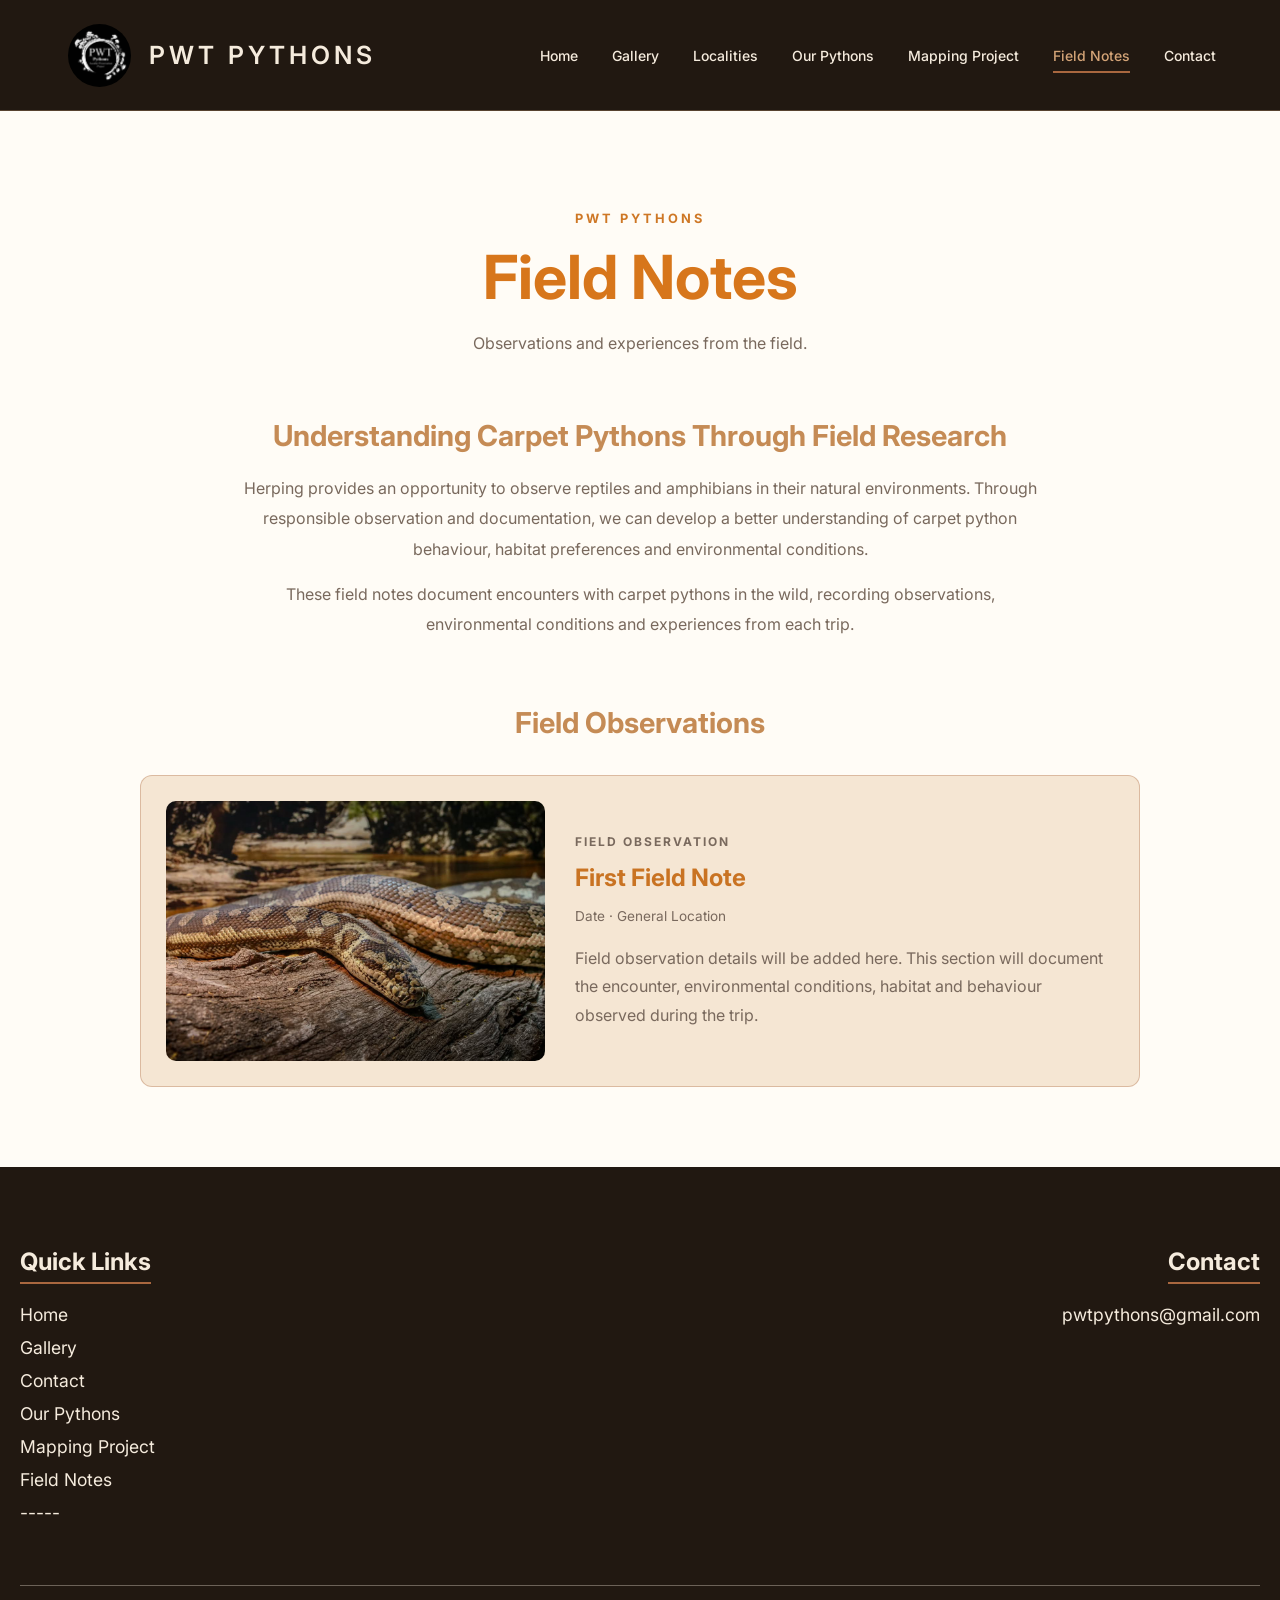
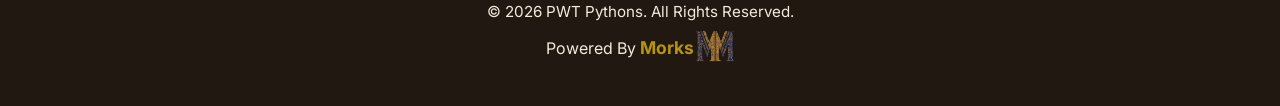
==== field-notes/field-notes.html @ 64313f63 "Removed video section added more projects" ====
<!DOCTYPE html>
<html lang="en">
<head>
    <meta charset="UTF-8">
    <meta name="viewport" content="width=device-width, initial-scale=1.0">

    <title>Field Notes | PWT Pythons</title>

    <link rel="stylesheet" href="../stylesheet.css">
    <link rel="stylesheet" href="field-notes.css">
</head>

<body>

            <!-- LOADING SCREEN -->
            <div id="loader-overlay" aria-label="Loading page">
                <div class="loader-content">
                    <div class="loader-spinner" aria-hidden="true">
                        <span class="dot"></span>
                        <span class="dot"></span>
                        <span class="dot"></span>
                        <span class="dot"></span>
                        <span class="dot"></span>
                        <span class="dot"></span>
                    </div>
                </div>
            </div>

    <!-- NAVBAR -->
    <nav class="navbar" aria-label="Main navigation">

        <a href="../index.html#home" class="brand"
           aria-label="PWT Pythons home">
    
          <div class="brand-logo">
            <img src="../main-imgs/logo.png"
                 alt="PWT Pythons logo">
          </div>
    
          <div class="brand-text">
            <div class="brand-name">PWT PYTHONS</div>
          </div>
    
        </a>
    
        <ul class="nav-links" id="navLinks">
          <li><a href="../index.html#home">Home</a></li>
          <li><a href="../index.html#gallery">Gallery</a></li>
          <li><a href="../localities/localities.html">Localities</a></li>
          <li><a href="../products/products.html">Our Pythons</a></li>
          <li><a href="../mapping/mapping.html">Mapping Project</a></li>
          <li><a class="active" href="field-notes.html">Field Notes</a></li>
          <li><a href="../index.html#contact">Contact</a></li>
        </ul>
    
        <button class="menu-btn" id="menuBtn"
        aria-label="Open navigation menu"
        aria-expanded="false"
        aria-controls="navLinks">
    <svg viewBox="0 0 24 24" fill="none"
       stroke="currentColor" stroke-width="2"
       stroke-linecap="round">
    <path d="M4 7H20M4 12H20M4 17H20"/>
    </svg>
    </button>
    
      </nav>

    <main>

        <!-- PAGE HEADING -->
        <section class="field-notes-hero">
            <p class="portfolio-label">PWT PYTHONS</p>
            <h1>Field Notes</h1>
            <p>Observations and experiences from the field.</p>
        </section>

        <!-- INTRODUCTION -->
        <section class="field-notes-intro">

            <h2>Understanding Carpet Pythons Through Field Research</h2>

            <p>
                Herping provides an opportunity to observe reptiles and
                amphibians in their natural environments. Through
                responsible observation and documentation, we can develop
                a better understanding of carpet python behaviour,
                habitat preferences and environmental conditions.
            </p>

            <p>
                These field notes document encounters with carpet pythons
                in the wild, recording observations, environmental
                conditions and experiences from each trip.
            </p>

        </section>

        <!-- FIELD OBSERVATIONS -->
        <section class="field-notes-section">

            <h2>Field Observations</h2>

            <div class="field-note-card">

                <img
                    src="../main-imgs/python.png"
                    alt="Carpet python field observation"
                >

                <div class="field-note-description">

                    <p class="field-note-label">FIELD OBSERVATION</p>

                    <h3>First Field Note</h3>

                    <p class="field-note-meta">
                        Date · General Location
                    </p>

                    <p>
                        Field observation details will be added here.
                        This section will document the encounter,
                        environmental conditions, habitat and behaviour
                        observed during the trip.
                    </p>

                </div>

            </div>

        </section>

    </main>

    <!-- FOOTER -->
<!-- Footer -->
<footer class="footer-section">

    <!-- Quick Links -->
    <div class="footer-links">
      <h3>Quick Links</h3>
      <a href="../index.html">Home</a>
      <a href="../index.html#gallery">Gallery</a>
      <a href="../index.html#contact">Contact</a>
      <a href="../products/products.html">Our Pythons</a>
      <a href="../mapping/mapping.html">Mapping Project</a>
      <a href="field-notes.html">Field Notes</a>
      <a href="../index.html">-----</a>
    </div>

        <!-- Contact Info -->
<div class="footer-contact">
  <h3>Contact</h3>
  <p><a href="mailto:pwtpythons@gmail.com">pwtpythons@gmail.com</a></p>
</div>



<div class="footer-bottom">

  <p class="rights">
    © 2026 PWT Pythons. All Rights Reserved.
  </p>

  <div class="morks-wrapper">
    <p class="footer-Morks">
      Powered By <span class="morks-name">Morks</span>
    </p>

    <img
      class="Morkslogo"
      src="../main-imgs/morks-logo.png"
      alt="Morks"
      loading="lazy"
    >
  </div>

</div>

</footer>

    <script src="field-notes.js"></script>

</body>
</html>
---- stylesheet.css ----
@import url('https://fonts.googleapis.com/css2?family=Inter:wght@400;500;600;700&display=swap');


/* Smooth scrolling for the whole website */
html {
  scroll-behavior: smooth;
  scroll-padding-top: 90px;
}


/* ================= LOADING SCREEN ================= */

#loader-overlay {
  position: fixed;
  inset: 0;
  background: #211811;
  display: flex;
  align-items: center;
  justify-content: center;
  z-index: 9999;
  transition: opacity 0.5s ease, visibility 0.5s ease;
  padding: 20px;        /* safe zone on small screens */
  box-sizing: border-box;
}

#loader-overlay.hidden {
  opacity: 0;
  visibility: hidden;
}

.loader-spinner {
  --uib-size: 60px;
  --uib-color: rgb(194, 123, 0);
  --uib-speed: 1.5s;
  --dot-size: calc(var(--uib-size) * 0.17);
  position: relative;
  display: flex;
  align-items: center;
  justify-content: flex-start;
  height: var(--uib-size);
  width: var(--uib-size);
  animation: smoothRotate calc(var(--uib-speed) * 1.8) linear infinite;
  background: transparent !important;
}

.dot {
  position: absolute;
  top: 0;
  left: 0;
  display: flex;
  align-items: flex-start;
  justify-content: center;
  height: 100%;
  width: 100%;
  animation: rotate var(--uib-speed) ease-in-out infinite;
}

.dot::before {
  content: '';
  height: var(--dot-size);
  width: var(--dot-size);
  border-radius: 50%;
  background-color: var(--uib-color);
  transition: background-color 0.3s ease;
}

.dot:nth-child(2),
.dot:nth-child(2)::before {
  animation-delay: calc(var(--uib-speed) * -0.835 * 0.5);
}

.dot:nth-child(3),
.dot:nth-child(3)::before {
  animation-delay: calc(var(--uib-speed) * -0.668 * 0.5);
}

.dot:nth-child(4),
.dot:nth-child(4)::before {
  animation-delay: calc(var(--uib-speed) * -0.501 * 0.5);
}

.dot:nth-child(5),
.dot:nth-child(5)::before {
  animation-delay: calc(var(--uib-speed) * -0.334 * 0.5);
}

.dot:nth-child(6),
.dot:nth-child(6)::before {
  animation-delay: calc(var(--uib-speed) * -0.167 * 0.5);
}

@keyframes rotate {
  0% { transform: rotate(0deg); }
  65%, 100% { transform: rotate(360deg); }
}

@keyframes smoothRotate {
  0% { transform: rotate(0deg); }
  100% { transform: rotate(360deg); }
}

/* ================= END OF LOADING SCREEN ================= */




:root {
  /* Python-inspired bronze and copper palette */
  --bronze: #211811;
  --bronze-light: #493124;
  --copper: #A9673F;
  --copper-light: #D4A477;
  --copper-muted: #BFA087;
  --copper-ivory: #F5EBDD;

  /* Retained for other website sections */
  --forest: #0B3026;
  --forest-light: #164535;
  --sage: #C7D9B4;
  --ivory: #F5F3E8;
  --muted: #B8CBAF;
}

* {
  margin: 0;
  padding: 0;
  box-sizing: border-box;
}

body {
  font-family: 'Inter', sans-serif;
  background: var(--copper-ivory);
}

/* =========================
   MAIN NAVIGATION
========================= */

.navbar {
  width: 100%;
  min-height: 104px;
  padding: 20px 5%;
  display: flex;
  align-items: center;
  justify-content: space-between;
  gap: 32px;

  background: var(--bronze);
  border-bottom: 1px solid rgba(212, 164, 119, 0.3);

  position: relative;
  z-index: 10;
}

/* =========================
   BRAND AND LOGO
========================= */

.brand {
  display: flex;
  align-items: center;
  gap: 15px;

  color: var(--copper-ivory);
  text-decoration: none;
  flex-shrink: 0;
}

.brand-logo {
  width: 70px;
  height: 70px;


  display: flex;
  align-items: center;
  justify-content: center;

  overflow: hidden;
  flex-shrink: 0;
  color: var(--copper-light);
}

.brand-logo img {
  width: 90%;
  height: 90%;

  object-fit: contain;
  display: block;
  border-radius: 50%;
}

.brand-logo svg {
  width: 39px;
  height: 39px;
}

.brand-name {
  font-size: 25px;
  font-weight: 600;
  letter-spacing: 4px;
}

.brand-tagline {
  margin-top: 7px;
  color: var(--copper-muted);
  font-size: 9px;
  letter-spacing: 2.5px;
  white-space: nowrap;
}

/* =========================
   DESKTOP NAVIGATION LINKS
========================= */

.nav-links {
  display: flex;
  align-items: center;
  gap: 34px;
  list-style: none;
}

.nav-links a {
  position: relative;
  padding: 12px 0;

  color: var(--copper-ivory);
  font-size: 14px;
  font-weight: 500;
  text-decoration: none;

  transition: color 0.25s ease;
}

/* Active and hover colours */
.nav-links a:hover,
.nav-links a.active {
  color: var(--copper-light);
}

/* Animated underline on desktop */
.nav-links a::after {
  content: "";
  position: absolute;
  bottom: 3px;
  left: 0;

  width: 0;
  height: 2px;
  background: var(--copper);

  transition: width 0.25s ease;
}

.nav-links a:hover::after,
.nav-links a.active::after {
  width: 100%;
}

/* =========================
   SEARCH BUTTON
========================= */

.search-btn {
  display: flex;
  align-items: center;
  justify-content: center;

  background: transparent;
  border: none;
  color: var(--copper-ivory);

  cursor: pointer;
  padding: 8px;

  transition: color 0.25s ease;
}

.search-btn svg {
  width: 22px;
  height: 22px;
}

.search-btn:hover {
  color: var(--copper-light);
}

/* =========================
   MOBILE MENU BUTTON
========================= */

.menu-btn {
  display: none;

  background: transparent;
  color: var(--copper-ivory);

  border: 1px solid rgba(212, 164, 119, 0.4);
  border-radius: 8px;

  padding: 9px;
  cursor: pointer;

  transition:
    background 0.25s ease,
    border-color 0.25s ease;
}

.menu-btn:hover {
  background: var(--bronze-light);
  border-color: var(--copper);
}

.menu-btn svg {
  width: 24px;
  height: 24px;
  display: block;
}

/* =========================
   TABLET LAYOUT
========================= */

@media (max-width: 1050px) {
  .navbar {
    padding: 18px 4%;
  }

  .brand-name {
    font-size: 21px;
    letter-spacing: 3px;
  }

  .nav-links {
    gap: 20px;
  }
}

/* =========================
   MOBILE LAYOUT
========================= */

@media (max-width: 760px) {
  .navbar {
    min-height: 86px;
    padding: 14px 5%;
  }

  .brand-logo {
    width: 48px;
    height: 48px;
  }

  .brand-logo svg {
    width: 31px;
    height: 31px;
  }

  .brand-name {
    font-size: 17px;
    letter-spacing: 2px;
  }

  .brand-tagline {
    font-size: 7px;
    letter-spacing: 1.2px;
  }

  /* Show hamburger button */
  .menu-btn {
    display: block;
  }

  /* Dropdown menu */
  .nav-links {
    display: flex;
    position: absolute;
    top: 100%;
    left: 0;

    width: 100%;
    padding: 0 5%;

    flex-direction: column;
    align-items: stretch;
    gap: 0;

    background: var(--bronze);
    border-top: 1px solid rgba(212, 164, 119, 0.2);
    z-index: 1000;

    /* Hidden state */
    visibility: hidden;
    opacity: 0;
    transform: translateY(-10px);
    pointer-events: none;

    /* Smooth dropdown animation */
    transition:
      opacity 0.3s ease,
      transform 0.3s ease,
      visibility 0.3s ease;
  }

  /* Dropdown open state */
  .nav-links.open {
    visibility: visible;
    opacity: 1;
    transform: translateY(0);
    pointer-events: auto;

    padding-top: 10px;
    padding-bottom: 10px;
  }

  /* Dropdown links without underlines */
  .nav-links a {
    display: block;
    padding: 14px 0;

    color: var(--copper-ivory);
    text-decoration: none;
    border-bottom: 1px solid rgba(212, 164, 119, 0.1);

    transition: color 0.2s ease;
  }

  /* Remove animated underlines on mobile */
  .nav-links a::after {
    display: none;
  }

  .nav-links li:last-child a {
    border-bottom: none;
  }

  .nav-links a:hover,
  .nav-links a.active {
    color: var(--copper-light);
  }

  /* Search alignment if included */
  .search-btn {
    justify-content: flex-start;
  }
}


/* =========================
   ACCESSIBILITY
========================= */

@media (prefers-reduced-motion: reduce) {
  *,
  *::before,
  *::after {
    transition-duration: 0.01ms !important;
    scroll-behavior: auto !important;
  }
}






/* =========================
   HOME HERO SECTION
========================= */

.home-section {
    position: relative;
    min-height: calc(100vh - 104px);
    padding: 80px 8%;
  
    display: flex;
    align-items: center;
  
    overflow: hidden;
    isolation: isolate;
  
    /* Full background image with dark bronze overlay */
    background-image:
      linear-gradient(
        90deg,
        rgba(30, 20, 14, 0.88) 0%,
        rgba(30, 20, 14, 0.68) 40%,
        rgba(30, 20, 14, 0.25) 100%
      ),
      url("main-imgs/python.png");
  
    background-size: cover;
    background-position: center;
    background-repeat: no-repeat;
  
    color: var(--copper-ivory);
  }
  
  /* Text content over the image */
  .home-content {
    position: relative;
    z-index: 1;
    max-width: 600px;
  }
  
  /* Small heading */
  .home-label {
    display: flex;
    align-items: center;
    gap: 12px;
    margin-bottom: 28px;
  
    color: var(--copper-light);
    font-size: 11px;
    font-weight: 600;
    letter-spacing: 3px;
  }
  
  .home-label::before {
    content: "";
    width: 32px;
    height: 1px;
    background: var(--copper);
  }
  
  /* Main heading */
  .home-content h1 {
    margin-bottom: 26px;
    color: var(--copper-ivory);
  
    font-size: clamp(42px, 5vw, 72px);
    line-height: 1.12;
    font-weight: 600;
    letter-spacing: -2.5px;
  }
  
  .home-content h1 span {
    color: var(--copper-light);
  }
  
  /* Description */
  .home-description {
    max-width: 470px;
    margin-bottom: 36px;
  
    color: #F0DFCF;
    font-size: 16px;
    line-height: 1.9;
  }
  
  /* Buttons container */
  .home-buttons {
    display: flex;
    align-items: center;
    flex-wrap: wrap;
    gap: 16px;
  }
  
  /* Shared button styles */
  .btn-primary,
  .btn-secondary {
    display: inline-flex;
    align-items: center;
    justify-content: center;
    gap: 18px;
  
    padding: 15px 22px;
    border-radius: 6px;
  
    font-family: inherit;
    font-size: 13px;
    font-weight: 600;
    text-decoration: none;
  
    transition:
      background 0.25s ease,
      color 0.25s ease,
      transform 0.25s ease,
      border-color 0.25s ease;
  }
  
  /* Primary copper button */
  .btn-primary {
    background: var(--copper-light);
    color: var(--bronze);
    border: 1px solid var(--copper-light);
  }
  
  .btn-primary:hover {
    background: var(--copper-ivory);
    border-color: var(--copper-ivory);
    transform: translateY(-2px);
  }
  
  /* Secondary transparent button */
  .btn-secondary {
    background: rgba(48, 32, 24, 0.2);
    color: var(--copper-ivory);
    border: 1px solid rgba(245, 235, 221, 0.55);
  }
  
  .btn-secondary:hover {
    border-color: var(--copper-light);
    color: var(--copper-light);
    transform: translateY(-2px);
  }
  
  /* =========================
     TABLET
  ========================= */
  
  @media (max-width: 1050px) {
    .home-section {
      padding: 65px 5%;
    }
  }
  
  /* =========================
     MOBILE
  ========================= */
  
  @media (max-width: 760px) {
    .home-section {
      min-height: calc(100vh - 86px);
      padding: 65px 6%;
  
      /* Adjust image position for narrower screens */
      background-position: 58% center;
  
      /* Stronger overlay for text readability */
      background-image:
        linear-gradient(
          90deg,
          rgba(30, 20, 14, 0.88) 0%,
          rgba(30, 20, 14, 0.70) 100%
        ),
        url("main-imgs/python.png");
    }
  
    .home-content {
      max-width: 100%;
    }
  
    .home-content h1 {
      font-size: clamp(42px, 10vw, 60px);
      letter-spacing: -1.5px;
    }
  
    .home-description {
      font-size: 14px;
      line-height: 1.8;
    }
  
    .home-buttons {
      gap: 12px;
    }
  }
  
  /* Accessibility: reduce button animation */
  @media (prefers-reduced-motion: reduce) {
    .btn-primary,
    .btn-secondary {
      transition: none;
    }
  }

  /* =========================
   END HOME HERO SECTION
========================= */
  


/* =========================
   PORTFOLIO / GALLERY SECTION
========================= */

.portfolio-section {
  padding: 90px 0 100px;
  color: var(--bronze, #302018);
  overflow: hidden;
}

/* MAIN HEADING */

.heading-portfolio {
  max-width: 760px;
  margin: 0 auto 55px;
  padding: 0 24px;
  text-align: center;
}

.portfolio-label {
  margin-bottom: 16px;
  color: var(--copper, #A9673F);
  font-size: 11px;
  font-weight: 700;
  letter-spacing: 3px;
}

.heading-portfolio h1 {
  margin: 0 0 18px;
  font-size: clamp(34px, 5vw, 56px);
  font-weight: 600;
  letter-spacing: -1.5px;
  line-height: 1.15;
}

.portfolio-description {
  max-width: 520px;
  margin: 0 auto;
  color: #79695D;
  font-size: 16px;
  line-height: 1.8;
}

/* GALLERY INTRODUCTION */

.profile-scroll-wrapper {
  width: 100%;
}

.gallery-heading {
  display: flex;
  flex-direction: column;
  align-items: center;
  width: 100%;
  text-align: center;
  gap: 8px;
  margin: 0 auto 24px;
  padding: 0 6%;
  box-sizing: border-box;
}

.Gal {
  margin: 0;
  color: var(--bronze, #302018);
  font-size: 28px;
  font-weight: 600;
}

.gla-words {
  width: 100%;
  margin: 0 auto;
  color: #79695D;
  font-size: 14px;
  text-align: center;
}

/* HORIZONTAL SCROLL */

.profile-scroll {
  display: flex;
  gap: 22px;
  overflow-x: auto;
  padding: 10px 6% 28px;
  scroll-snap-type: x mandatory;
  scroll-behavior: smooth;
  -webkit-overflow-scrolling: touch;
  scrollbar-color: var(--copper, #A9673F) #E7D8C8;
  scrollbar-width: thin;
}

.profile-scroll::-webkit-scrollbar {
  height: 7px;
}

.profile-scroll::-webkit-scrollbar-track {
  background: #E7D8C8;
  border-radius: 10px;
}

.profile-scroll::-webkit-scrollbar-thumb {
  background: var(--copper, #A9673F);
  border-radius: 10px;
}

/* INDIVIDUAL IMAGE CARDS */

.gallery-card {
  position: relative;
  flex: 0 0 340px;
  height: 420px;
  overflow: hidden;
  border: 1px solid rgba(169, 103, 63, 0.2);
  border-radius: 14px;
  background: #302018;
  scroll-snap-align: start;
  box-shadow: 0 8px 24px rgba(48, 32, 24, 0.10);
  transition: transform 0.3s ease, box-shadow 0.3s ease;
}

.gallery-card:hover {
  transform: translateY(-5px);
  box-shadow: 0 16px 32px rgba(48, 32, 24, 0.18);
}

.gallery-card img {
  display: block;
  width: 100%;
  height: 100%;
  object-fit: cover;
  transition: transform 0.5s ease;
}

.gallery-card:hover img {
  transform: scale(1.05);
}

/* IMAGE CAPTION OVERLAY */

.gallery-caption {
  position: absolute;
  inset: auto 0 0;
  display: flex;
  align-items: center;
  gap: 14px;
  padding: 30px 22px 20px;
  color: #F5EBDD;
  background: linear-gradient(
    to top,
    rgba(30, 20, 14, 0.92),
    rgba(30, 20, 14, 0)
  );
}

.gallery-caption span {
  color: #D4A477;
  font-size: 12px;
  font-weight: 700;
  letter-spacing: 1px;
}

.gallery-caption p {
  margin: 0;
  font-size: 17px;
  font-weight: 600;
}

/* TABLET AND MOBILE */

@media (max-width: 768px) {
  .portfolio-section {
    padding: 65px 0 75px;
  }

  .heading-portfolio {
    margin-bottom: 40px;
  }

  .gallery-heading {
    align-items: flex-start;
    flex-direction: column;
    gap: 8px;
    padding: 0 6%;
  }

  .Gal {
    font-size: 24px;
  }

  .profile-scroll {
    gap: 16px;
    padding-right: 6%;
    padding-left: 6%;
  }

  .gallery-card {
    flex-basis: 78vw;
    max-width: 340px;
    height: 380px;
  }

  .gla-words {
    font-size: 13px;
  }
}

/* REDUCED MOTION ACCESSIBILITY */

@media (prefers-reduced-motion: reduce) {
  .gallery-card,
  .gallery-card img {
    transition: none;
  }

  .profile-scroll {
    scroll-behavior: auto;
  }
}





/* ===== CONTACT SECTION ===== */
.contact-section {
  padding: 90px 8%;
  background: #211811;
  color: #f5e6d3;
}

.contact-section .portfolio-container {
  max-width: 1100px;
  margin: 0 auto;
}

/* Contact card layout */
.contact-boxes {
  display: flex;
  justify-content: center;
  margin-top: 40px;
}

/* Individual contact card */
.contact-box {
  display: flex;
  align-items: center;
  gap: 22px;

  width: 100%;
  max-width: 480px;
  padding: 28px;

  background: #2d2118;
  border: 1px solid rgba(197, 139, 85, 0.35);
  border-radius: 14px;

  color: #f5e6d3;
  text-decoration: none;

  transition:
      transform 0.3s ease,
      border-color 0.3s ease,
      background-color 0.3s ease,
      box-shadow 0.3s ease;
}

/* Email icon container */
.contact-icon {
  width: 58px;
  height: 58px;
  flex-shrink: 0;

  display: flex;
  align-items: center;
  justify-content: center;

  background: rgba(197, 139, 85, 0.12);
  border: 1px solid rgba(197, 139, 85, 0.3);
  border-radius: 12px;
  color: #C58B55;
}

.contact-icon svg {
  width: 28px;
  height: 28px;
}

/* Contact text */
.contact-info h3 {
  margin: 0 0 8px;
  color: #C58B55;
  font-size: 1.25rem;
}

.contact-info p {
  margin: 0 0 12px;
  color: #f5e6d3;
  font-size: 1rem;
  overflow-wrap: anywhere;
}

.contact-action {
  color: #C58B55;
  font-size: 0.9rem;
  font-weight: 600;
  transition: color 0.3s ease;
}

/* Hover and keyboard focus */
.contact-box:hover,
.contact-box:focus-visible {
  transform: translateY(-5px);
  background: #36271c;
  border-color: #C58B55;
  box-shadow: 0 10px 30px rgba(0, 0, 0, 0.2);
  outline: none;
}

.contact-box:hover .contact-action,
.contact-box:focus-visible .contact-action {
  color: #f5e6d3;
}

/* Mobile layout */
@media (max-width: 600px) {
  .contact-section {
      padding: 65px 6%;
  }

  .contact-box {
      gap: 16px;
      padding: 22px 18px;
  }

  .contact-icon {
      width: 48px;
      height: 48px;
  }

  .contact-icon svg {
      width: 24px;
      height: 24px;
  }

  .contact-info h3 {
      font-size: 1.1rem;
  }

  .contact-info p {
      font-size: 0.9rem;
  }
}

/* Respect reduced-motion preferences */
@media (prefers-reduced-motion: reduce) {
  .contact-box,
  .contact-action {
      transition: none;
  }

  .contact-box:hover,
  .contact-box:focus-visible {
      transform: none;
  }
}











/* ================= FOOTER ================= */
.footer-section {
  width: 100%;
  background: #211811;
  color: #F5EBDD;
  padding: 80px 20px 40px;
}

.footer-container {
  max-width: 1200px;
  margin: 0 auto;
  display: flex;
  flex-wrap: wrap;
  justify-content: space-between;
  gap: 50px;
}

.footer-links h3,
.footer-contact h3,
.footer-social h3 {
  font-size: 1.5rem;
  margin-bottom: 20px;
  color: #F5EBDD;
  display: inline-block;
  padding-bottom: 6px;
  border-bottom: 2px solid #A9673F;
}

.footer-links a {
  display: block;
  color: #F5EBDD;
  text-decoration: none;
  margin-bottom: 12px;
  font-size: 1.1rem;
  transition: all 0.3s ease;
}

.footer-links a:hover {
  color: #D4A477;
  transform: translateX(4px);
}

.footer-contact p {
  margin-bottom: 10px;
  font-size: 1.1rem;
}

.footer-contact a {
  color: #F5EBDD;
  text-decoration: none;
  transition: color 0.3s ease;
}

.footer-contact a:hover { color: #D4A477;
  ; }

.footer-social {
  display: flex;
  flex-direction: column;
  gap: 12px;
}

.social-link {
  display: inline-flex;
  align-items: center;
  gap: 12px;
  color: #F5EBDD;
  text-decoration: none;
  font-size: 1.1rem;
  transition: all 0.3s ease;
}

.social-link:hover { transform: translateX(4px); }
.social-link:hover span {   color: #D4A477;}
.social-link:hover img { filter: brightness(1.2); }

.social-icon-img {
  width: 32px;
  height: 32px;
}

.footer-bottom {
  text-align: center;
  margin-top: 20px;
  padding-top: 10px;
  border-top: 1px solid rgba(245, 235, 221, 0.35);
  font-size: 0.95rem;
  color: #F5EBDD;
}

.footer-bottom p,
.rights {
  margin: 2px 0;
  line-height: 1.9;
  color: #F5EBDD;
}

.morks-wrapper {
  display: flex;
  justify-content: center;
  align-items: center;
  gap: 1px;
  margin-top: 0;
}

.footer-Morks {
  font-size: 1rem;
  color: #F5EBDD;
}

.Morkslogo {
  width: 40px;
  height: auto;
  margin-bottom: 3px;
}

.morks-name {
  font-weight: bolder;
  color: #B59410;
  font-size: 1.1rem;
}

@media (max-width: 768px) {
  .footer-container {
    flex-direction: column;
    align-items: center;
    text-align: center;
    gap: 30px;
  }

  .social-link { justify-content: center; }
}
/* ================= END OF FOOTER ================= */
---- field-notes/field-notes.css ----
/* ========================================
   FIELD NOTES PAGE
   PWT PYTHONS
======================================== */

body {
    background: #FFFCF6;
    color: #302018;
}

/* ========================================
   PAGE HEADING
======================================== */

.field-notes-hero {
    padding: 100px 5% 40px;
    text-align: center;
}

.field-notes-hero .portfolio-label {
    margin: 0 0 12px;
    color: #ce7725;
    font-size: 0.8rem;
    font-weight: 700;
    letter-spacing: 3px;
    text-transform: uppercase;
}

.field-notes-hero h1 {
    margin: 15px 0;
    color: #d7761b;
    font-size: clamp(2.2rem, 5vw, 3.8rem);
    line-height: 1.2;
}

.field-notes-hero > p:last-child {
    max-width: 700px;
    margin: 0 auto;
    color: #79695D;
    line-height: 1.8;
}

/* ========================================
   INTRODUCTION
======================================== */

.field-notes-intro {
    max-width: 850px;
    margin: 20px auto 65px;
    padding: 0 25px;
    text-align: center;
}

.field-notes-intro h2,
.field-notes-section > h2 {
    color: #C58B55;
    font-size: 1.8rem;
    margin-bottom: 20px;
}

.field-notes-intro p {
    color: #79695D;
    line-height: 1.9;
    margin-bottom: 15px;
}

/* ========================================
   FIELD OBSERVATIONS
======================================== */

.field-notes-section {
    max-width: 1050px;
    margin: 0 auto 80px;
    padding: 0 25px;
    text-align: center;
}

.field-notes-section > h2 {
    margin-bottom: 35px;
}

.field-note-card {
    display: flex;
    align-items: center;
    gap: 30px;
    padding: 25px;
    margin-bottom: 30px;
    background: #f5e6d3;
    border: 1px solid rgba(169, 103, 63, 0.35);
    border-radius: 12px;
    text-align: left;
}

.field-note-card img {
    width: 40%;
    max-width: 380px;
    height: 260px;
    object-fit: cover;
    border-radius: 10px;
}

.field-note-description {
    flex: 1;
}

.field-note-label {
    color: #ce7725;
    font-size: 0.75rem;
    font-weight: 700;
    letter-spacing: 2px;
    margin-bottom: 10px;
}

.field-note-description h3 {
    color: #c97322;
    font-size: 1.5rem;
    margin-bottom: 12px;
}

.field-note-meta {
    color: #9a784a;
    font-size: 0.85rem;
    margin-bottom: 15px;
}

.field-note-description p {
    color: #79695D;
    line-height: 1.8;
}

/* ========================================
   MOBILE LAYOUT
======================================== */

@media (max-width: 700px) {

    .field-notes-hero {
        padding: 75px 5% 35px;
    }

    .field-notes-intro {
        margin-bottom: 45px;
    }

    .field-notes-intro h2,
    .field-notes-section > h2 {
        font-size: 1.5rem;
    }

    .field-note-card {
        flex-direction: column;
        text-align: center;
        padding: 18px;
        gap: 20px;
    }

    .field-note-card img {
        width: 100%;
        max-width: 100%;
        height: 230px;
    }

    .field-note-description h3 {
        font-size: 1.3rem;
    }
}

/* ========================================
   REDUCED MOTION
======================================== */

@media (prefers-reduced-motion: reduce) {
    .field-note-card {
        transition: none;
    }
}

/* Footer layout */
.footer-section {
    display: flex;
    justify-content: space-between;
    align-items: flex-start;
    flex-wrap: wrap;
    gap: 30px;
}

/* Quick Links on the left */
.footer-links {
    text-align: left;
}

/* Contact on the right */
.footer-contact {
    text-align: right;
    margin-left: auto;
}

/* Footer bottom stays on its own row */
.footer-bottom {
    width: 100%;
}
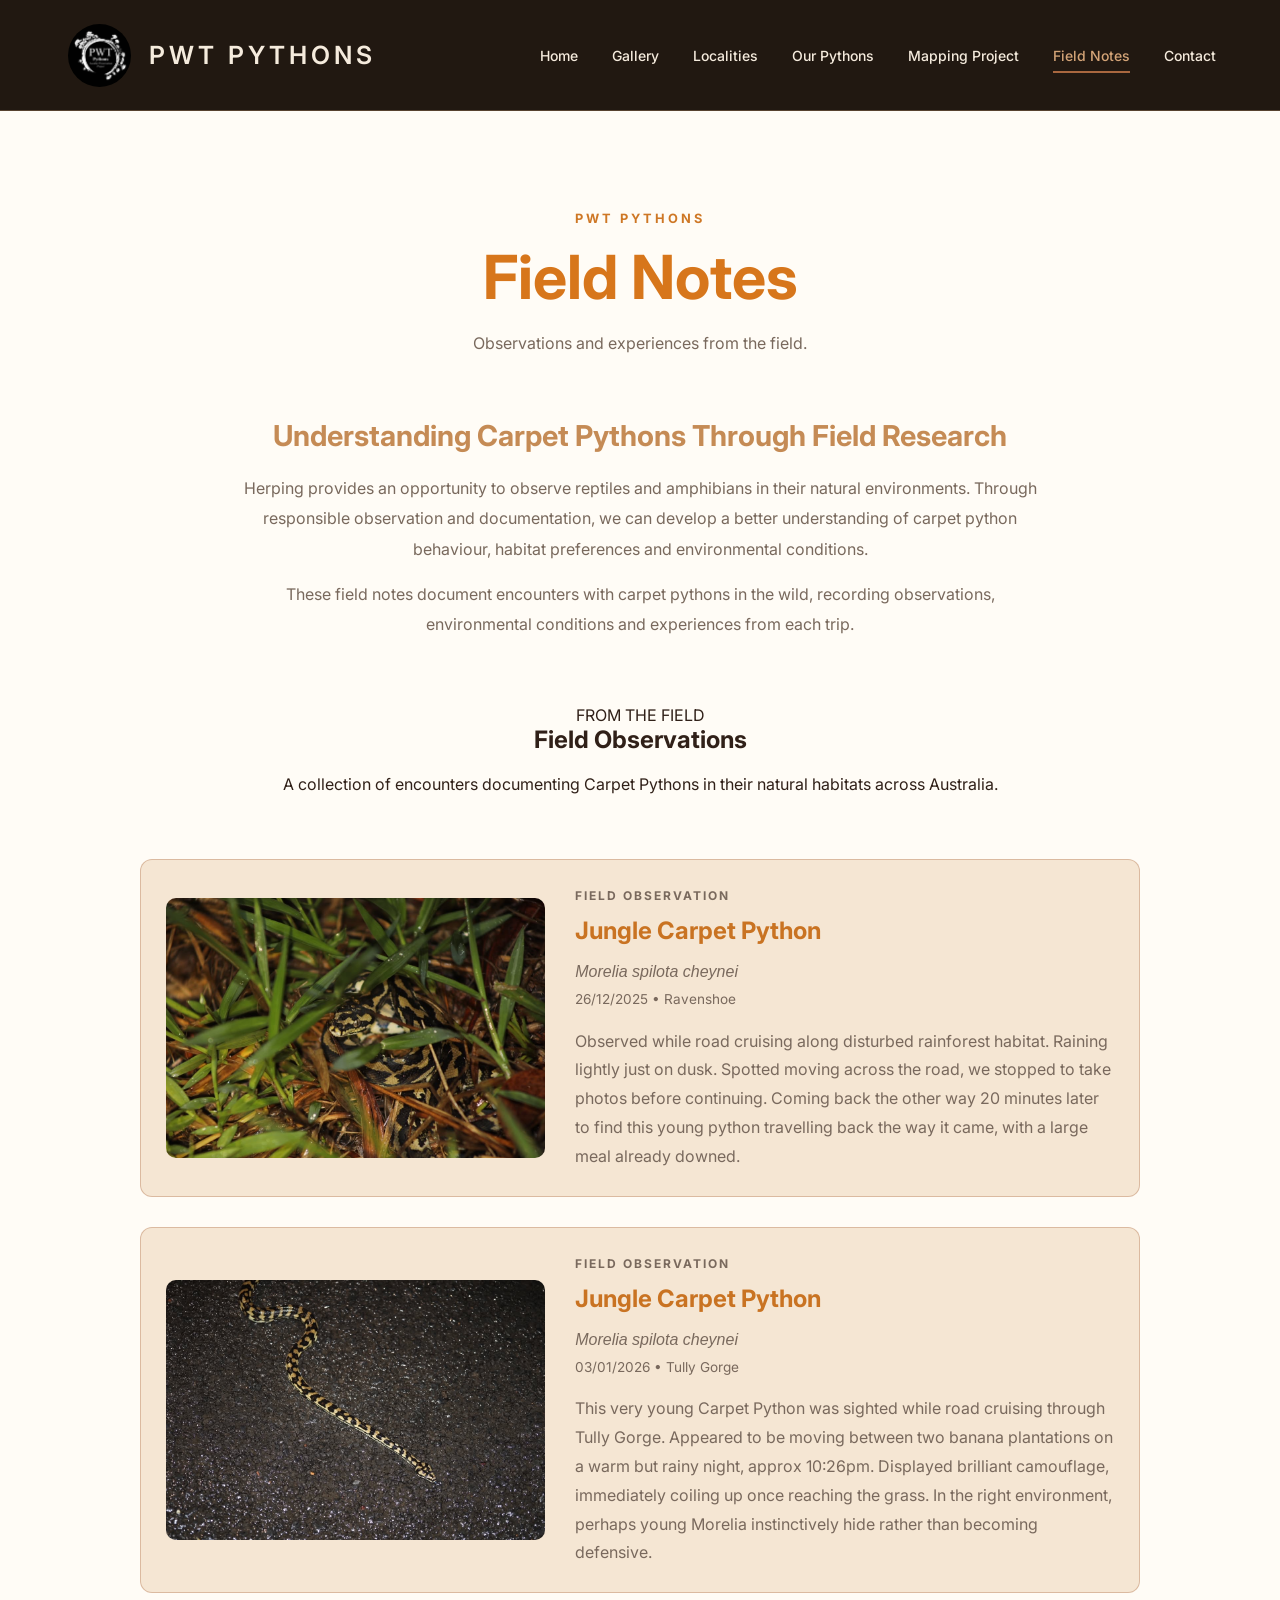
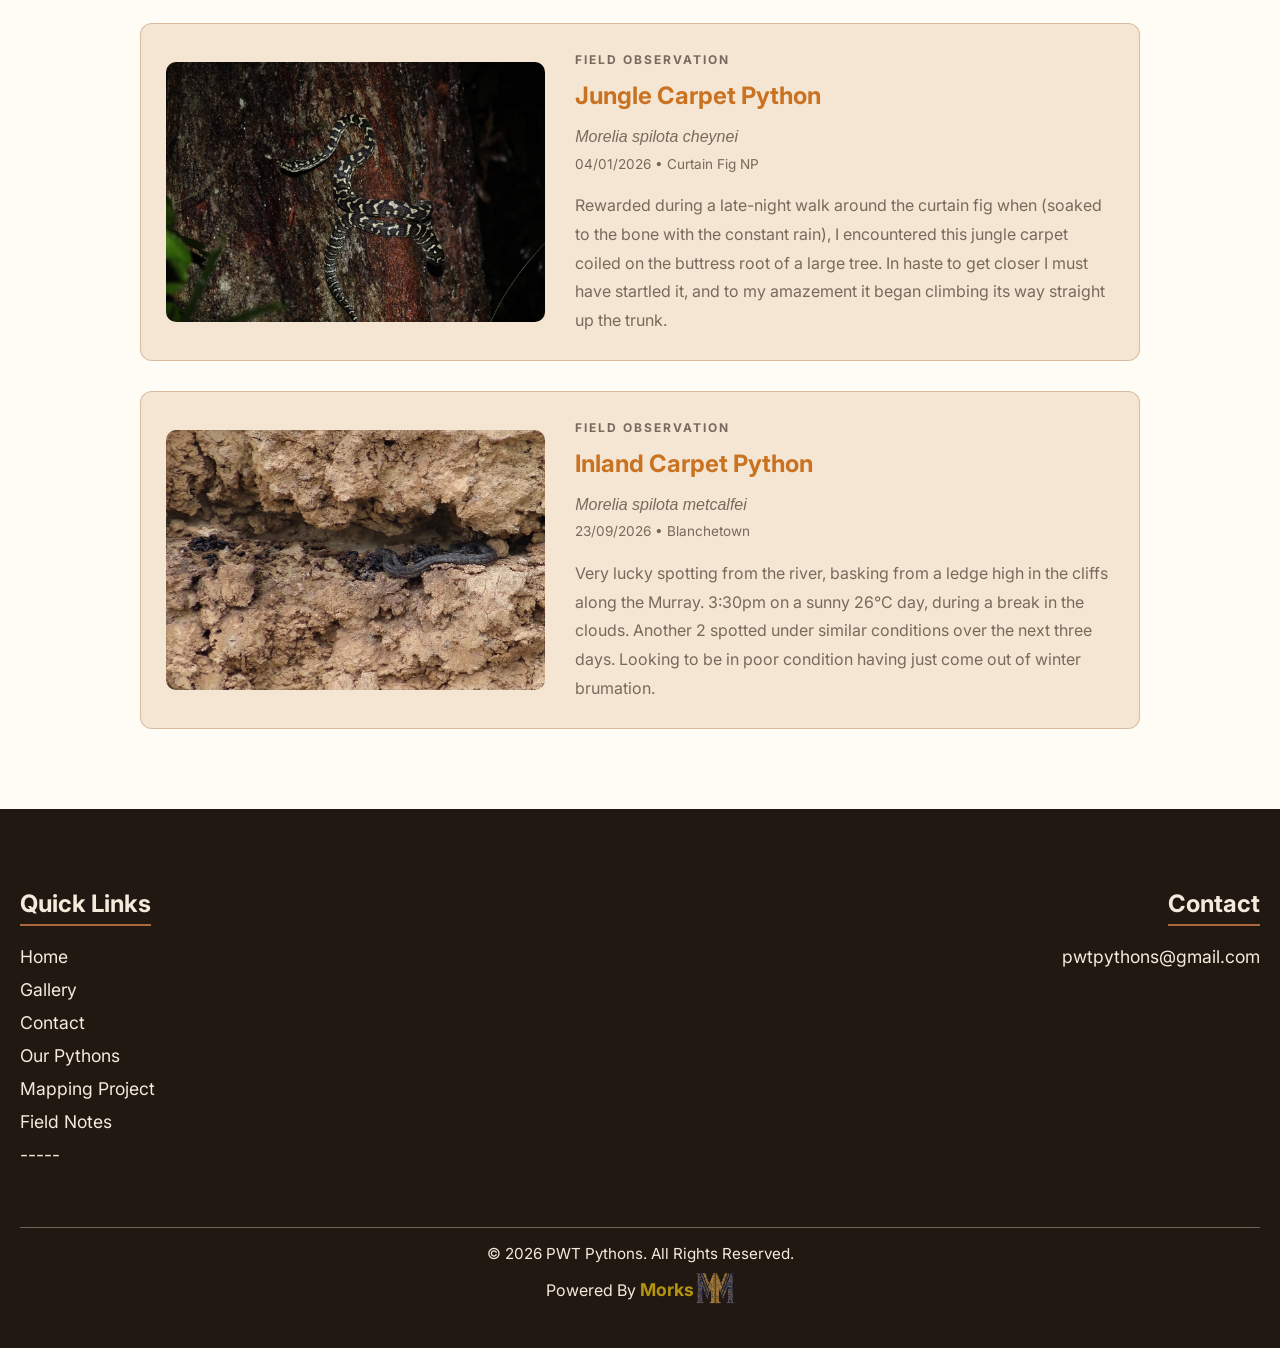
==== commit 283d4f2d: "Removed video section added more projects" ====
--- a/field-notes/field-notes.html
+++ b/field-notes/field-notes.html
@@ -97,40 +97,113 @@
 
         </section>
 
-        <!-- FIELD OBSERVATIONS -->
-        <section class="field-notes-section">
-
-            <h2>Field Observations</h2>
-
-            <div class="field-note-card">
-
-                <img
-                    src="../main-imgs/python.png"
-                    alt="Carpet python field observation"
-                >
-
-                <div class="field-note-description">
-
-                    <p class="field-note-label">FIELD OBSERVATION</p>
-
-                    <h3>First Field Note</h3>
-
-                    <p class="field-note-meta">
-                        Date · General Location
-                    </p>
-
-                    <p>
-                        Field observation details will be added here.
-                        This section will document the encounter,
-                        environmental conditions, habitat and behaviour
-                        observed during the trip.
-                    </p>
-
-                </div>
-
-            </div>
-
-        </section>
+
+<!-- FIELD OBSERVATIONS -->
+<section class="field-notes-section" id="field-notes">
+
+  <div class="field-notes-header">
+      <p class="section-label">FROM THE FIELD</p>
+      <h2>Field Observations</h2>
+      <p class="field-notes-intro">
+          A collection of encounters documenting Carpet Pythons
+          in their natural habitats across Australia.
+      </p>
+  </div>
+
+  <div class="field-notes-grid">
+
+      <!-- FIELD NOTE 1 -->
+      <article class="field-note-card">
+          <img src="Jungle-Python.png"
+               alt="Jungle Carpet Python observed near Ravenshoe">
+
+          <div class="field-note-description">
+              <p class="field-note-label">FIELD OBSERVATION</p>
+              <h3>Jungle Carpet Python</h3>
+              <p class="field-note-species"><em>Morelia spilota cheynei</em></p>
+              <p class="field-note-meta">26/12/2025 <span>•</span> Ravenshoe</p>
+
+              <p>
+                  Observed while road cruising along disturbed rainforest
+                  habitat. Raining lightly just on dusk. Spotted moving
+                  across the road, we stopped to take photos before
+                  continuing. Coming back the other way 20 minutes later
+                  to find this young python travelling back the way it
+                  came, with a large meal already downed.
+              </p>
+          </div>
+      </article>
+
+      <!-- FIELD NOTE 2 -->
+      <article class="field-note-card">
+          <img src="ground.png"
+               alt="Young Jungle Carpet Python at Tully Gorge">
+
+          <div class="field-note-description">
+              <p class="field-note-label">FIELD OBSERVATION</p>
+              <h3>Jungle Carpet Python</h3>
+              <p class="field-note-species"><em>Morelia spilota cheynei</em></p>
+              <p class="field-note-meta">03/01/2026 <span>•</span> Tully Gorge</p>
+
+              <p>
+                  This very young Carpet Python was sighted while road
+                  cruising through Tully Gorge. Appeared to be moving
+                  between two banana plantations on a warm but rainy
+                  night, approx 10:26pm. Displayed brilliant camouflage,
+                  immediately coiling up once reaching the grass. In the
+                  right environment, perhaps young Morelia instinctively
+                  hide rather than becoming defensive.
+              </p>
+          </div>
+      </article>
+
+      <!-- FIELD NOTE 3 -->
+      <article class="field-note-card">
+          <img src="Young-Jungle-Python.png"
+               alt="Jungle Carpet Python climbing a tree at Curtain Fig National Park">
+
+          <div class="field-note-description">
+              <p class="field-note-label">FIELD OBSERVATION</p>
+              <h3>Jungle Carpet Python</h3>
+              <p class="field-note-species"><em>Morelia spilota cheynei</em></p>
+              <p class="field-note-meta">04/01/2026 <span>•</span> Curtain Fig NP</p>
+
+              <p>
+                  Rewarded during a late-night walk around the curtain fig
+                  when (soaked to the bone with the constant rain), I
+                  encountered this jungle carpet coiled on the buttress
+                  root of a large tree. In haste to get closer I must have
+                  startled it, and to my amazement it began climbing its
+                  way straight up the trunk.
+              </p>
+          </div>
+      </article>
+
+      <!-- FIELD NOTE 4 -->
+      <article class="field-note-card">
+          <img src="Inland.png"
+               alt="Inland Carpet Python basking along the Murray River">
+
+          <div class="field-note-description">
+              <p class="field-note-label">FIELD OBSERVATION</p>
+              <h3>Inland Carpet Python</h3>
+              <p class="field-note-species"><em>Morelia spilota metcalfei</em></p>
+              <p class="field-note-meta">23/09/2026 <span>•</span> Blanchetown</p>
+
+              <p>
+                  Very lucky spotting from the river, basking from a ledge
+                  high in the cliffs along the Murray. 3:30pm on a sunny
+                  26°C day, during a break in the clouds. Another 2 spotted
+                  under similar conditions over the next three days.
+                  Looking to be in poor condition having just come out of
+                  winter brumation.
+              </p>
+          </div>
+      </article>
+
+  </div>
+</section>
+
 
     </main>
 
--- a/stylesheet.css
+++ b/stylesheet.css
@@ -889,6 +889,323 @@
 
 
 
+/* ================= QUARANTINE ARTICLE ================= */
+
+/* Centre the quarantine article text */
+
+.article-header {
+  text-align: center;
+}
+
+.article-body {
+  text-align: center;
+}
+
+.article-body h3,
+.article-body h4 {
+  text-align: center;
+  border-left: none;
+  padding-left: 0;
+}
+
+.article-section {
+  background: var(--copper-ivory);
+  padding: 90px 8%;
+}
+
+.research-article {
+  max-width: 950px;
+  margin: 0 auto;
+}
+
+.article-header {
+  text-align: center;
+  margin-bottom: 55px;
+}
+
+.article-category {
+  color: var(--copper);
+  font-size: 12px;
+  font-weight: 700;
+  letter-spacing: 3px;
+}
+
+.article-header h2 {
+  color: var(--bronze);
+  font-size: clamp(30px, 4vw, 46px);
+  line-height: 1.25;
+  margin: 18px 0;
+}
+
+.article-subtitle {
+  color: var(--copper-muted);
+  font-size: 17px;
+  line-height: 1.7;
+}
+
+.article-body {
+  color: var(--bronze);
+  font-size: 16px;
+  line-height: 1.9;
+
+}
+
+.article-body p {
+  margin-bottom: 25px;
+}
+
+.article-body h3 {
+  color: var(--bronze);
+  font-size: 25px;
+  line-height: 1.4;
+  margin-top: 50px;
+  margin-bottom: 20px;
+  padding-left: 20px;
+  border-left: 6px solid var(--copper);
+}
+
+.article-body h4 {
+  color: var(--copper);
+  font-size: 19px;
+  margin-top: 30px;
+  margin-bottom: 12px;
+}
+
+/* Read More / Read Less */
+
+.more-content {
+  display: none;
+}
+
+.more-content.show {
+  display: block;
+}
+
+.read-more-btn {
+  background: none;
+  border: none;
+  color: var(--copper);
+  font-size: 15px;
+  font-weight: 700;
+  cursor: pointer;
+  padding: 0;
+  margin: 5px 0 20px;
+  transition: color 0.3s ease;
+}
+
+.read-more-btn:hover {
+  color: var(--bronze);
+}
+
+/* Mobile responsive */
+
+@media (max-width: 760px) {
+
+  .article-section {
+      padding: 60px 6%;
+  }
+
+  .article-header {
+      margin-bottom: 35px;
+  }
+
+  .article-header h2 {
+      font-size: 30px;
+  }
+
+  .article-subtitle {
+      font-size: 15px;
+  }
+
+  .article-body {
+      font-size: 15px;
+  }
+
+  .article-body h3 {
+      font-size: 21px;
+      margin-top: 35px;
+  }
+
+  .article-body h4 {
+      font-size: 17px;
+  }
+}
+
+/* ================= END QUARANTINE ARTICLE ================= */
+
+
+
+/* ================= ENRICHMENT ARTICLE ================= */
+
+#enrichment .article-body h4 {
+  color: var(--bronze);
+  font-size: 19px;
+  margin-top: 28px;
+  margin-bottom: 10px;
+  font-weight: 700;
+}
+
+/* Enrichment strategy section */
+
+.enrichment-strategies {
+  margin-top: 55px;
+}
+
+.enrichment-strategies > h3 {
+  text-align: center;
+  margin-bottom: 30px;
+}
+
+/* Responsive strategy card layout */
+
+
+/* ================= ENRICHMENT SLIDER ================= */
+
+.strategy-scroll-wrapper {
+  width: 100%;
+  overflow: hidden;
+  margin-top: 30px;
+}
+
+.strategy-scroll {
+  display: flex;
+  gap: 20px;
+  overflow-x: auto;
+  padding: 10px 5px 25px;
+  scroll-behavior: smooth;
+  scroll-snap-type: x mandatory;
+  -webkit-overflow-scrolling: touch;
+}
+
+/* Individual cards */
+
+.strategy-card {
+  flex: 0 0 220px;
+  min-height: 120px;
+
+  display: flex;
+  align-items: center;
+  justify-content: center;
+
+  padding: 20px;
+  background: #fffaf3;
+  border: 1px solid rgba(169, 103, 63, 0.25);
+  border-radius: 12px;
+
+  color: var(--bronze);
+  font-size: 15px;
+  font-weight: 600;
+  line-height: 1.5;
+  text-align: center;
+
+  scroll-snap-align: start;
+
+  transition: transform 0.25s ease,
+              box-shadow 0.25s ease;
+}
+
+.strategy-card:hover {
+  transform: translateY(-4px);
+  box-shadow: 0 8px 20px rgba(48, 32, 24, 0.10);
+  border-color: var(--copper);
+}
+
+/* Scrollbar styling */
+
+.strategy-scroll::-webkit-scrollbar {
+  height: 6px;
+}
+
+.strategy-scroll::-webkit-scrollbar-track {
+  background: rgba(169, 103, 63, 0.12);
+  border-radius: 10px;
+}
+
+.strategy-scroll::-webkit-scrollbar-thumb {
+  background: var(--copper);
+  border-radius: 10px;
+}
+
+.strategy-scroll {
+  scrollbar-color: var(--copper) rgba(169, 103, 63, 0.12);
+  scrollbar-width: thin;
+}
+
+/* Mobile */
+
+@media (max-width: 600px) {
+
+  .strategy-card {
+      flex: 0 0 190px;
+      min-height: 105px;
+      font-size: 14px;
+  }
+
+}
+.strategy-scroll-wrapper {
+  position: relative;
+  width: 100%;
+  overflow: hidden;
+  margin-top: 30px;
+}
+
+/* Fade effect on the right */
+.strategy-scroll-wrapper::after {
+  content: "";
+  position: absolute;
+  top: 0;
+  right: 0;
+  width: 90px;
+  height: 100%;
+  background: linear-gradient(
+      to right,
+      rgba(245, 235, 221, 0),
+      #F5EBDD
+  );
+  pointer-events: none;
+  z-index: 2;
+}
+.strategy-card {
+  display: flex;
+  align-items: center;
+  justify-content: center;
+  min-height: 85px;
+  padding: 18px;
+  background: #fffaf3;
+  border: 1px solid rgba(169, 103, 63, 0.25);
+  border-radius: 12px;
+  color: var(--bronze);
+  font-size: 15px;
+  font-weight: 600;
+  text-align: center;
+  line-height: 1.5;
+  transition: transform 0.25s ease, box-shadow 0.25s ease;
+}
+
+.strategy-card:hover {
+  transform: translateY(-4px);
+  box-shadow: 0 8px 20px rgba(48, 32, 24, 0.10);
+  border-color: var(--copper);
+}
+
+/* Mobile layout */
+
+@media (max-width: 600px) {
+
+  .strategy-grid {
+      grid-template-columns: repeat(2, minmax(0, 1fr));
+      gap: 12px;
+  }
+
+  .strategy-card {
+      min-height: 75px;
+      padding: 13px 10px;
+      font-size: 13px;
+  }
+
+}
+
+
 
 
 /* ===== CONTACT SECTION ===== */
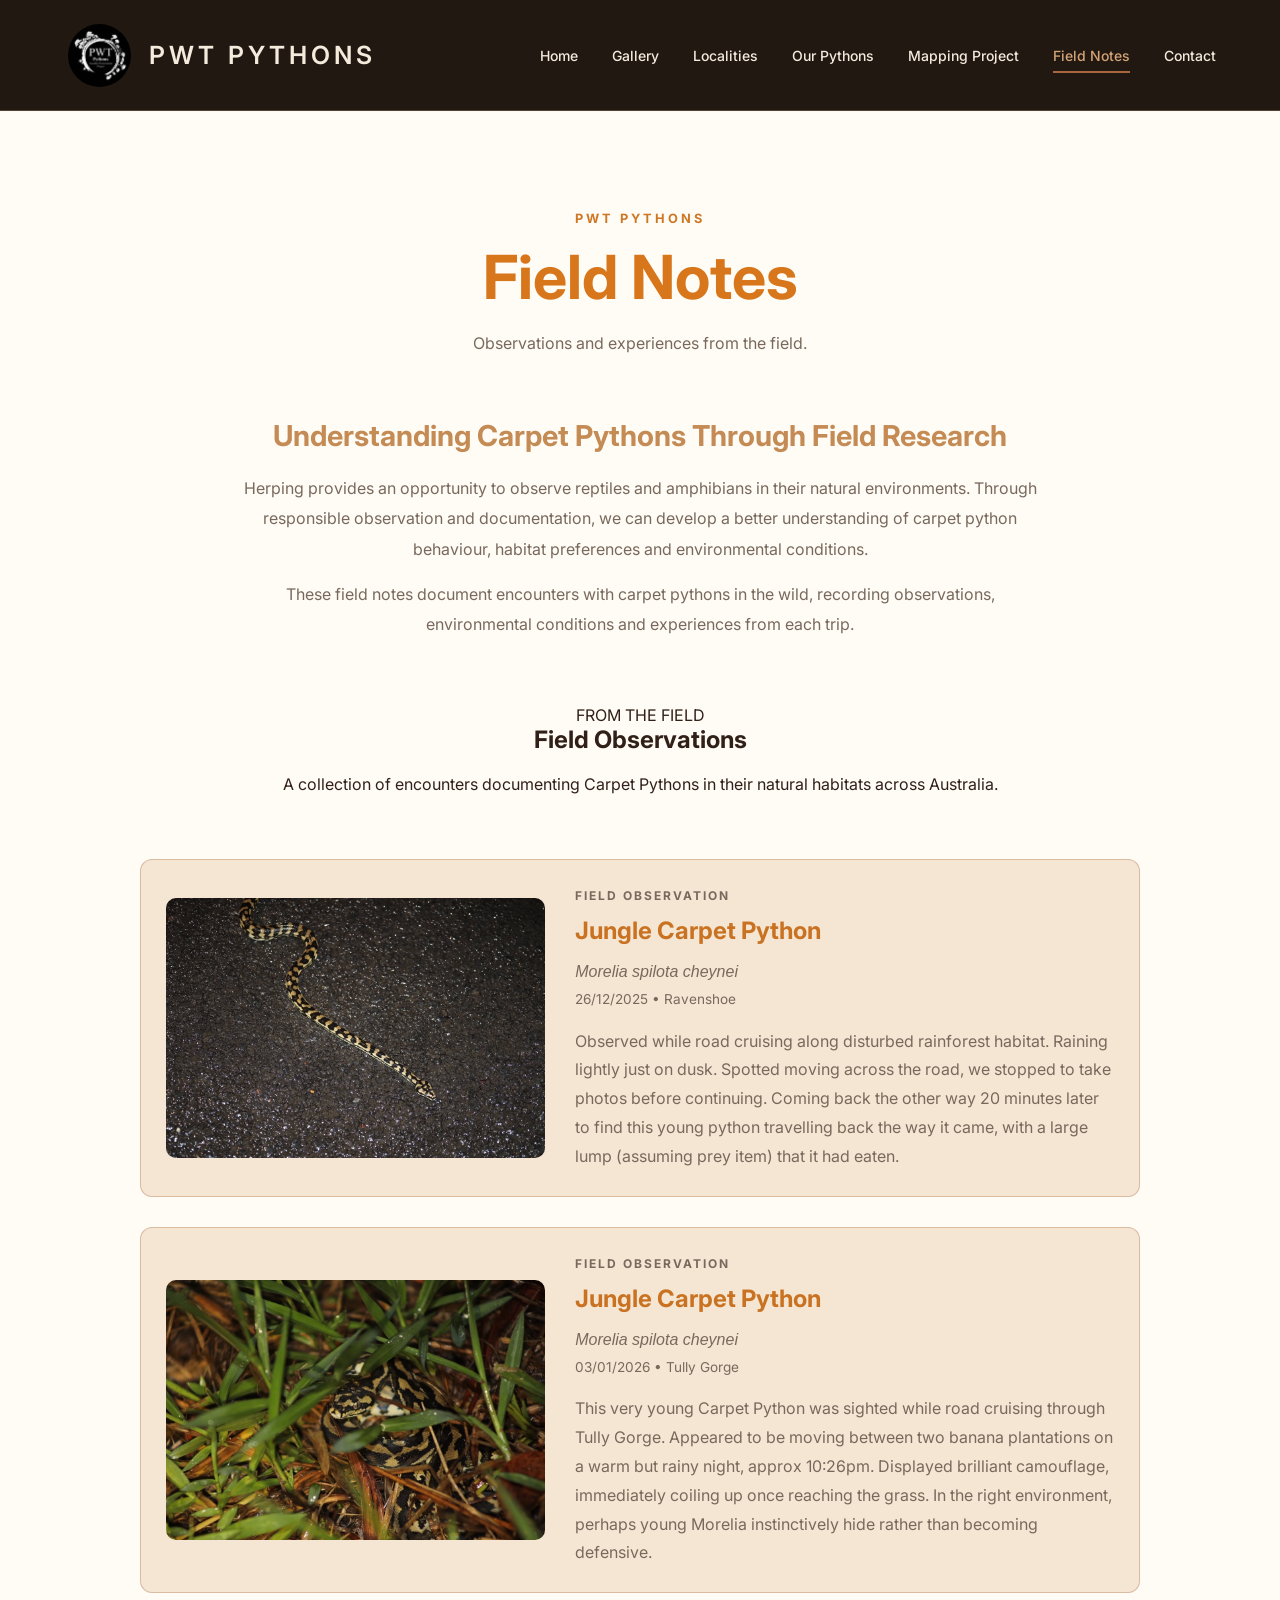
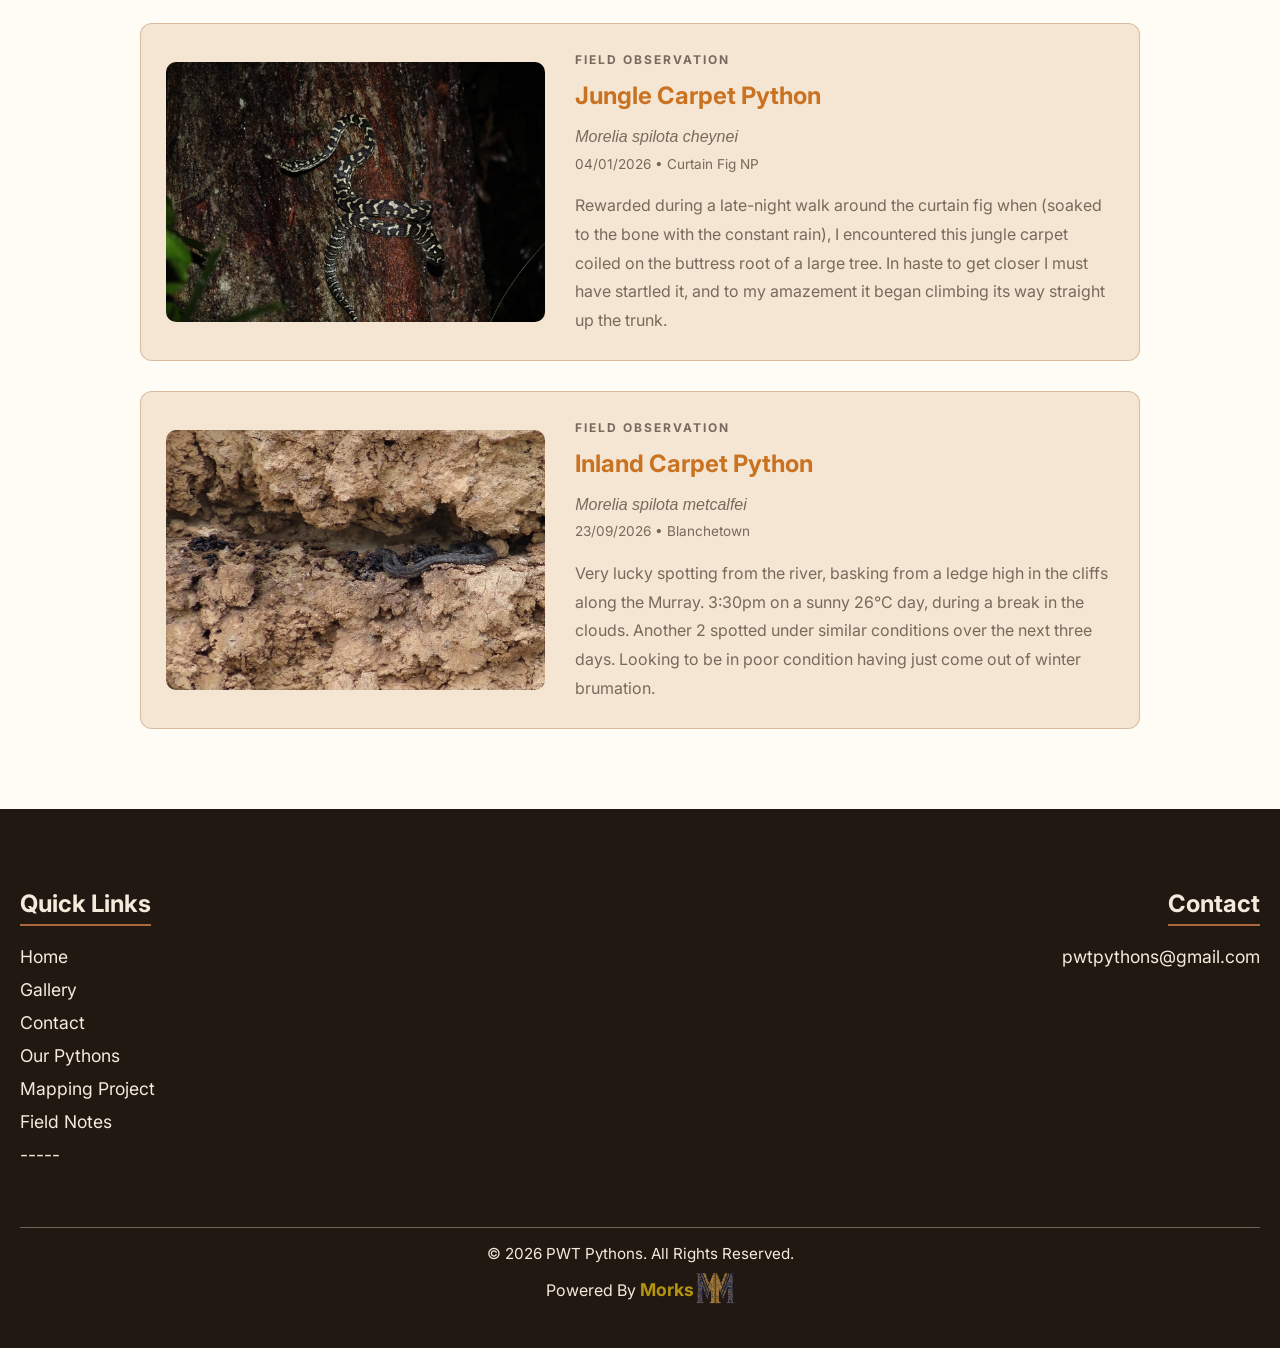
==== commit 7c26a2ec: "Removed video section added more projects" ====
--- a/field-notes/field-notes.html
+++ b/field-notes/field-notes.html
@@ -114,7 +114,7 @@
 
       <!-- FIELD NOTE 1 -->
       <article class="field-note-card">
-          <img src="Jungle-Python.png"
+          <img src="ground.png"
                alt="Jungle Carpet Python observed near Ravenshoe">
 
           <div class="field-note-description">
@@ -129,14 +129,14 @@
                   across the road, we stopped to take photos before
                   continuing. Coming back the other way 20 minutes later
                   to find this young python travelling back the way it
-                  came, with a large meal already downed.
+                  came, with a large lump (assuming prey item) that it had eaten.
               </p>
           </div>
       </article>
 
       <!-- FIELD NOTE 2 -->
       <article class="field-note-card">
-          <img src="ground.png"
+          <img src="Jungle-Python.png"
                alt="Young Jungle Carpet Python at Tully Gorge">
 
           <div class="field-note-description">
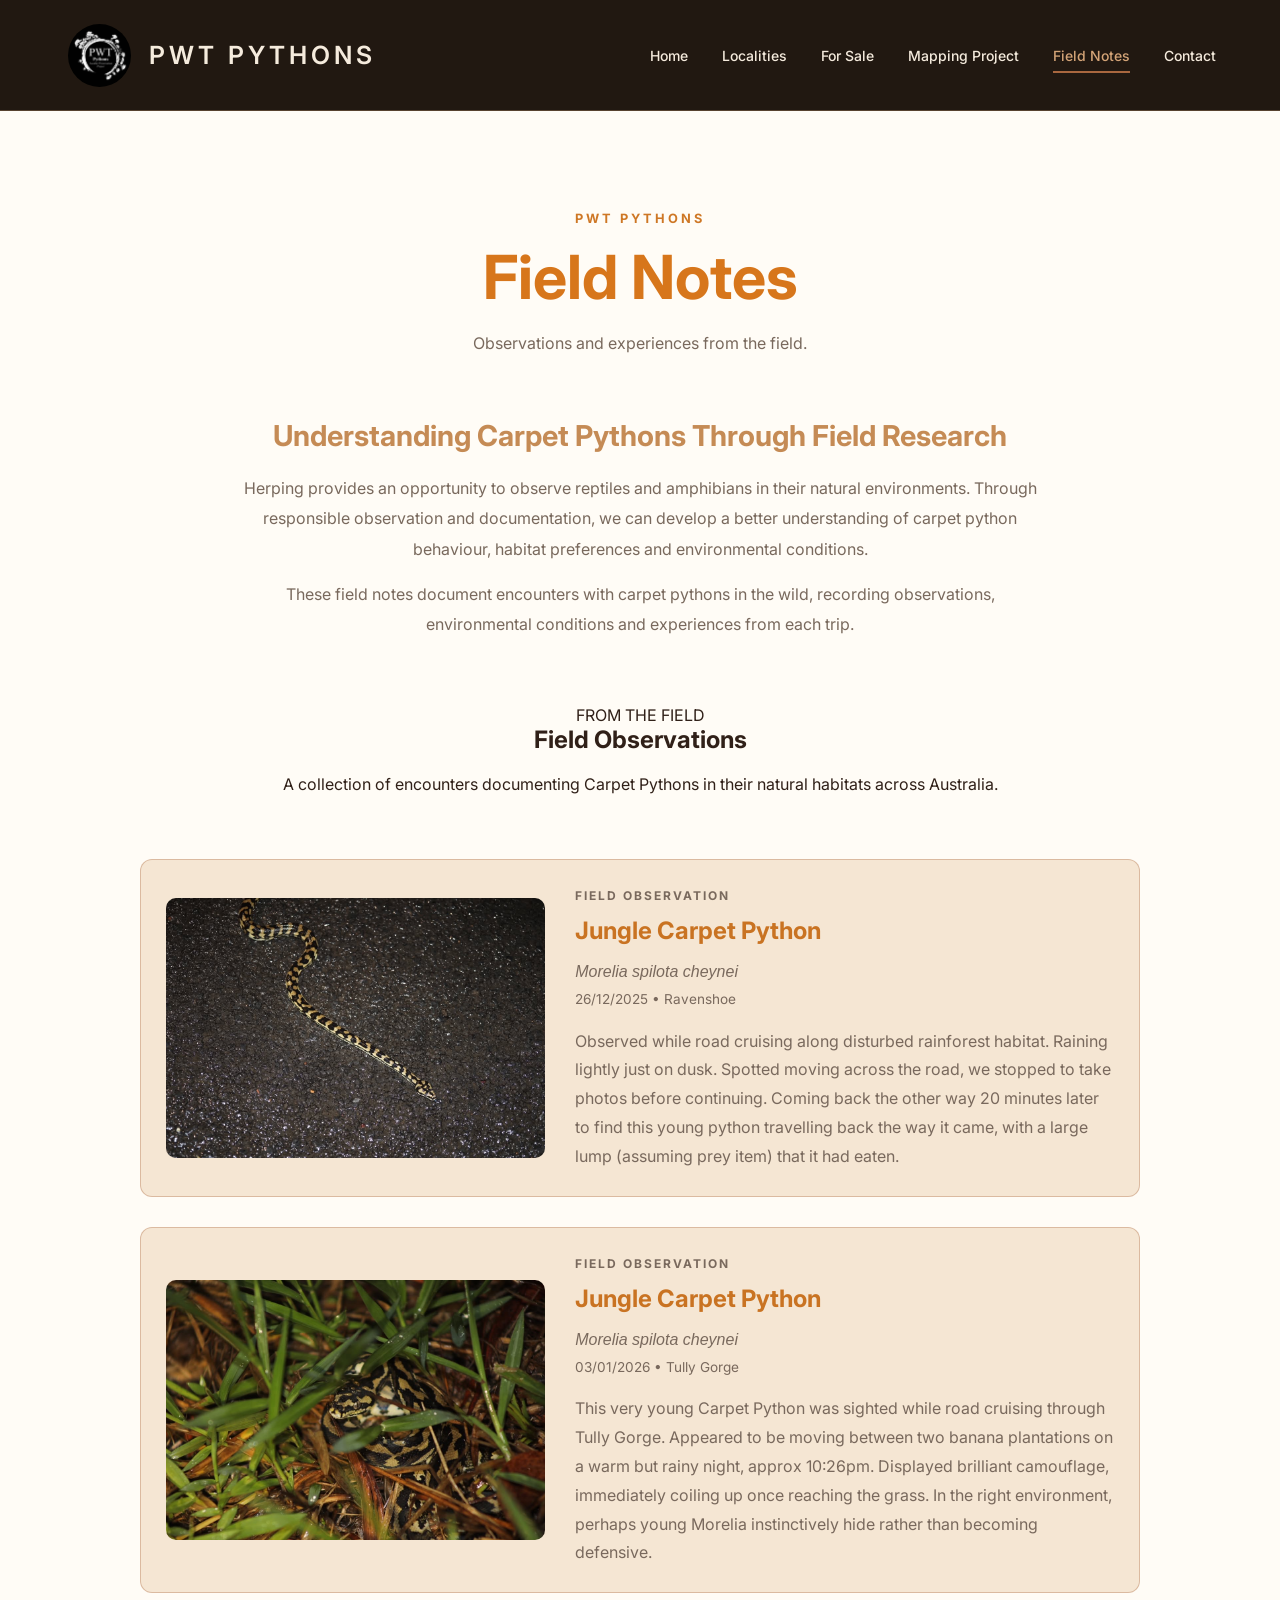
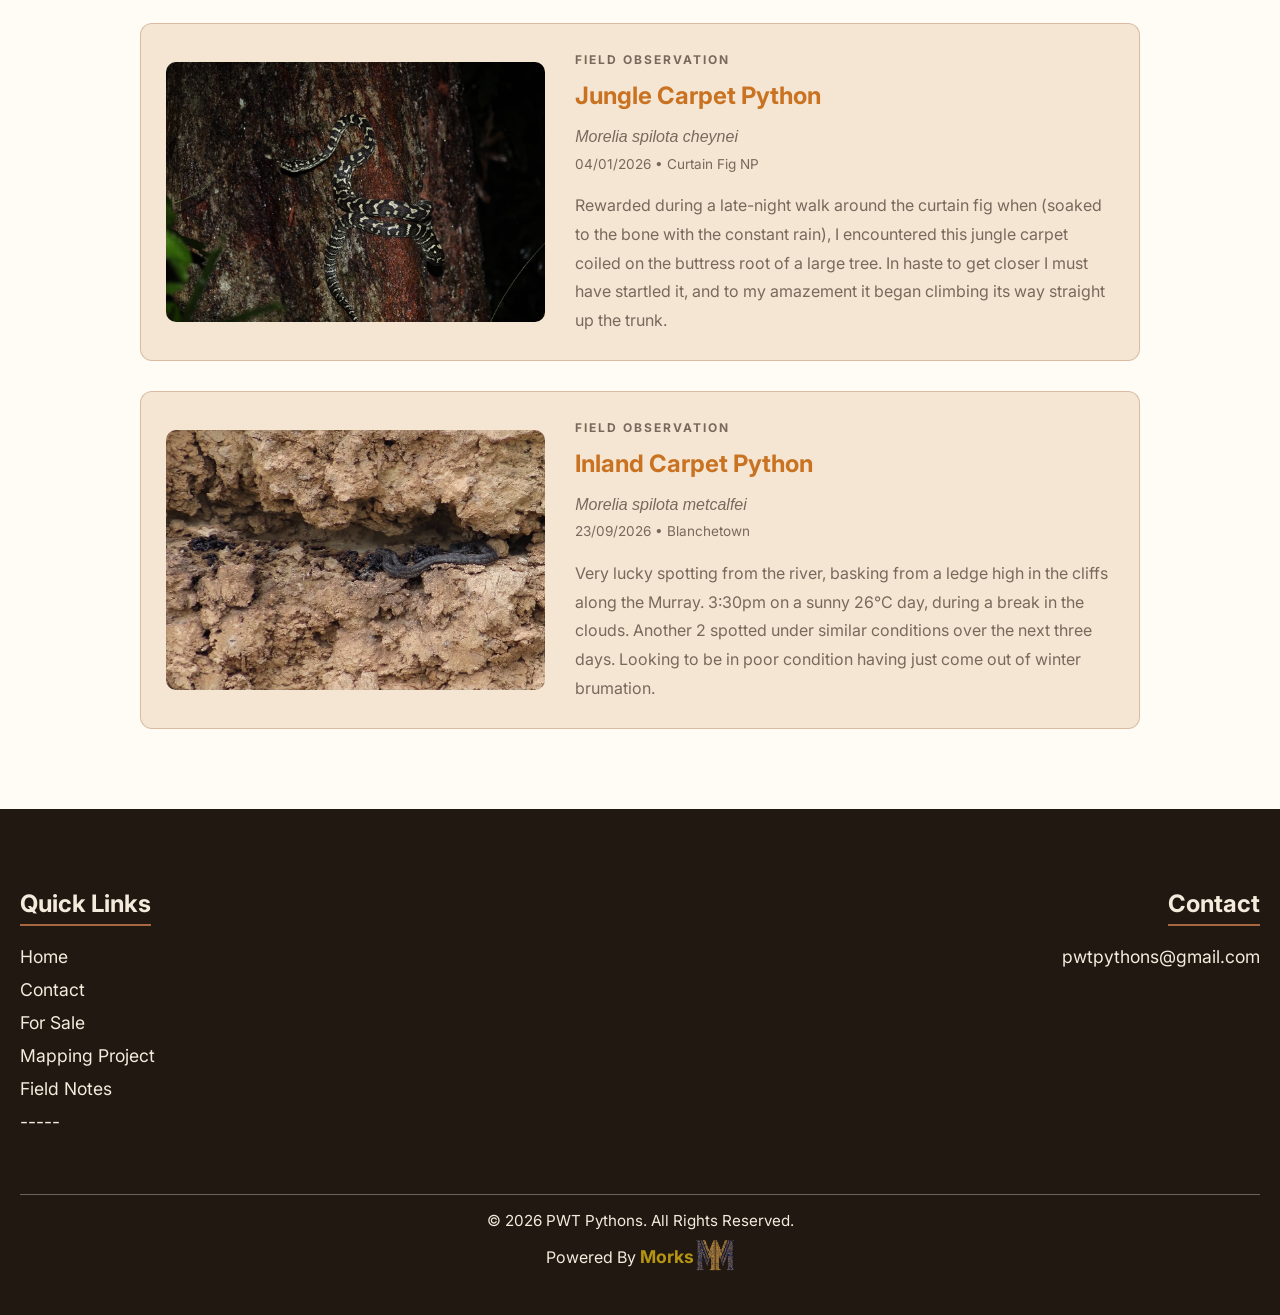
==== commit d218b71f: "Removed video section added more projects" ====
--- a/field-notes/field-notes.html
+++ b/field-notes/field-notes.html
@@ -46,9 +46,8 @@
     
         <ul class="nav-links" id="navLinks">
           <li><a href="../index.html#home">Home</a></li>
-          <li><a href="../index.html#gallery">Gallery</a></li>
           <li><a href="../localities/localities.html">Localities</a></li>
-          <li><a href="../products/products.html">Our Pythons</a></li>
+          <li><a href="../products/products.html">For Sale</a></li>
           <li><a href="../mapping/mapping.html">Mapping Project</a></li>
           <li><a class="active" href="field-notes.html">Field Notes</a></li>
           <li><a href="../index.html#contact">Contact</a></li>
@@ -215,9 +214,8 @@
     <div class="footer-links">
       <h3>Quick Links</h3>
       <a href="../index.html">Home</a>
-      <a href="../index.html#gallery">Gallery</a>
       <a href="../index.html#contact">Contact</a>
-      <a href="../products/products.html">Our Pythons</a>
+      <a href="../products/products.html">For Sale</a>
       <a href="../mapping/mapping.html">Mapping Project</a>
       <a href="field-notes.html">Field Notes</a>
       <a href="../index.html">-----</a>
